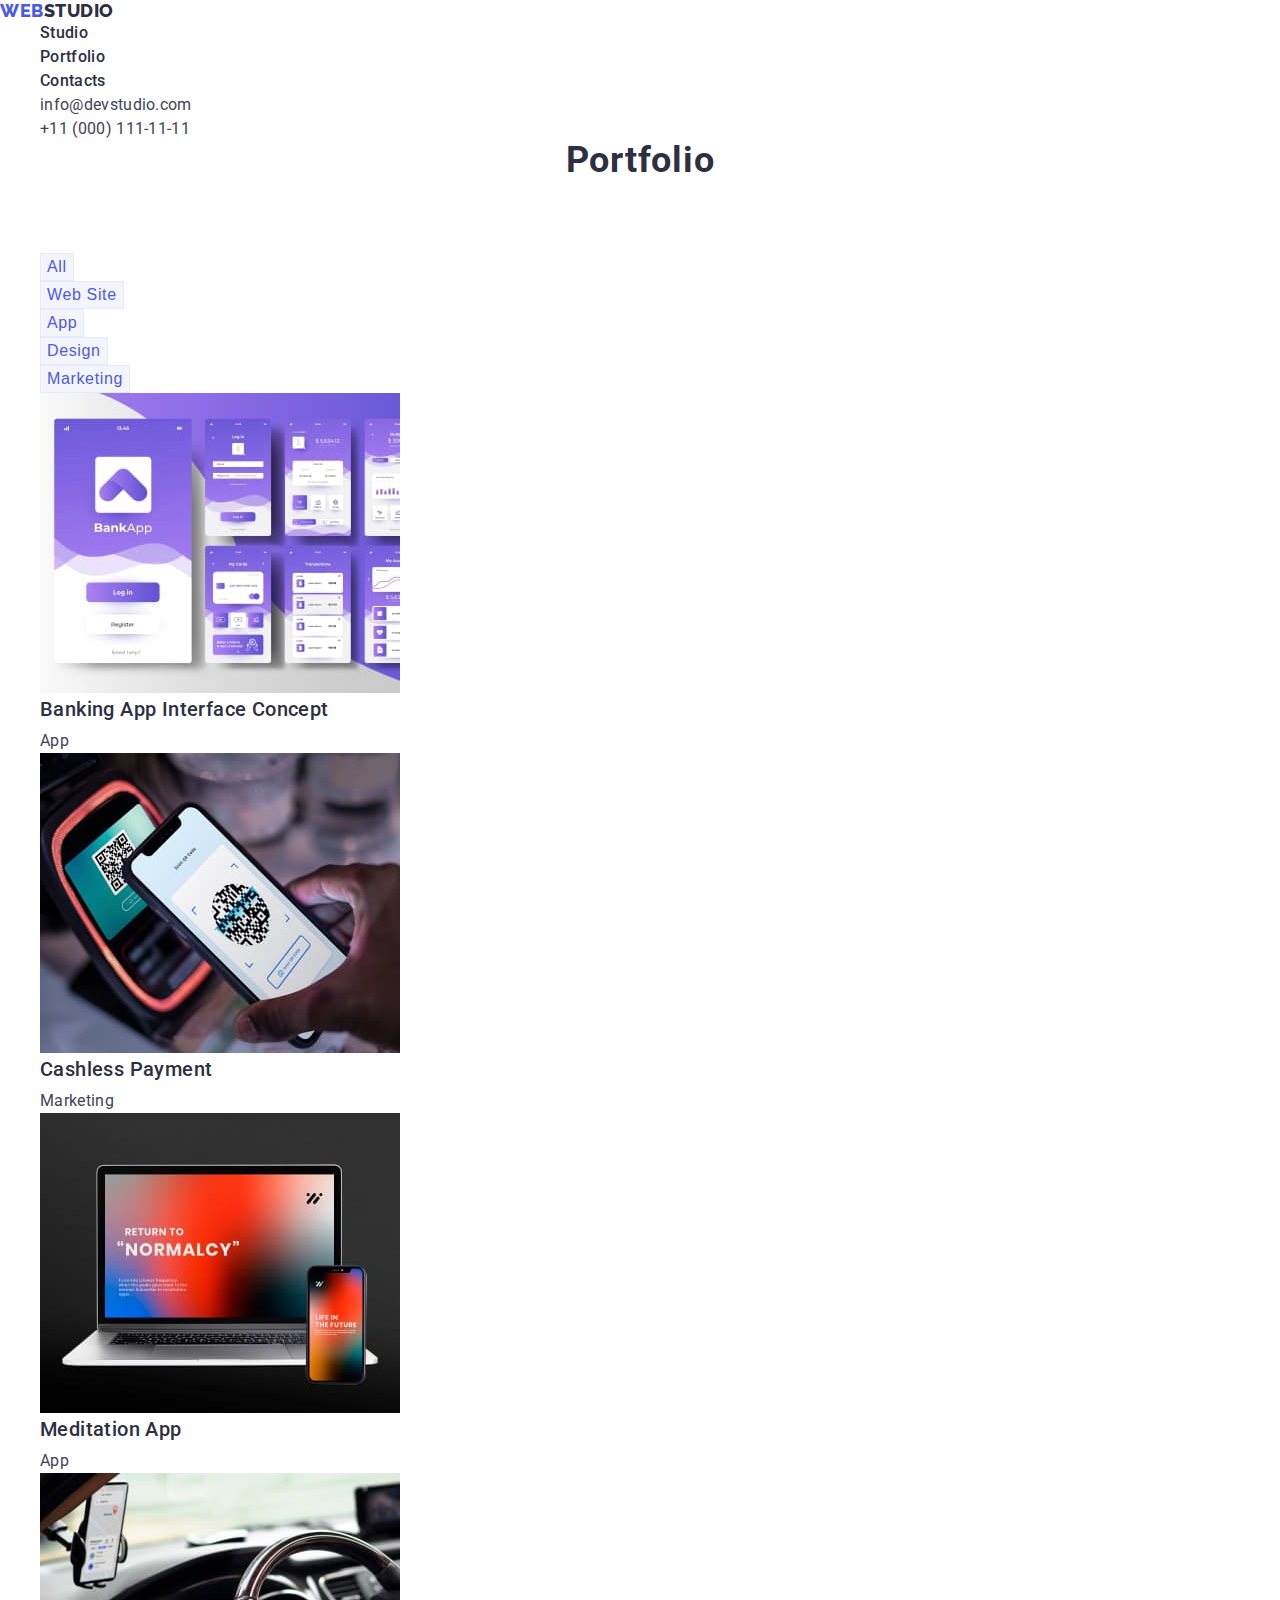
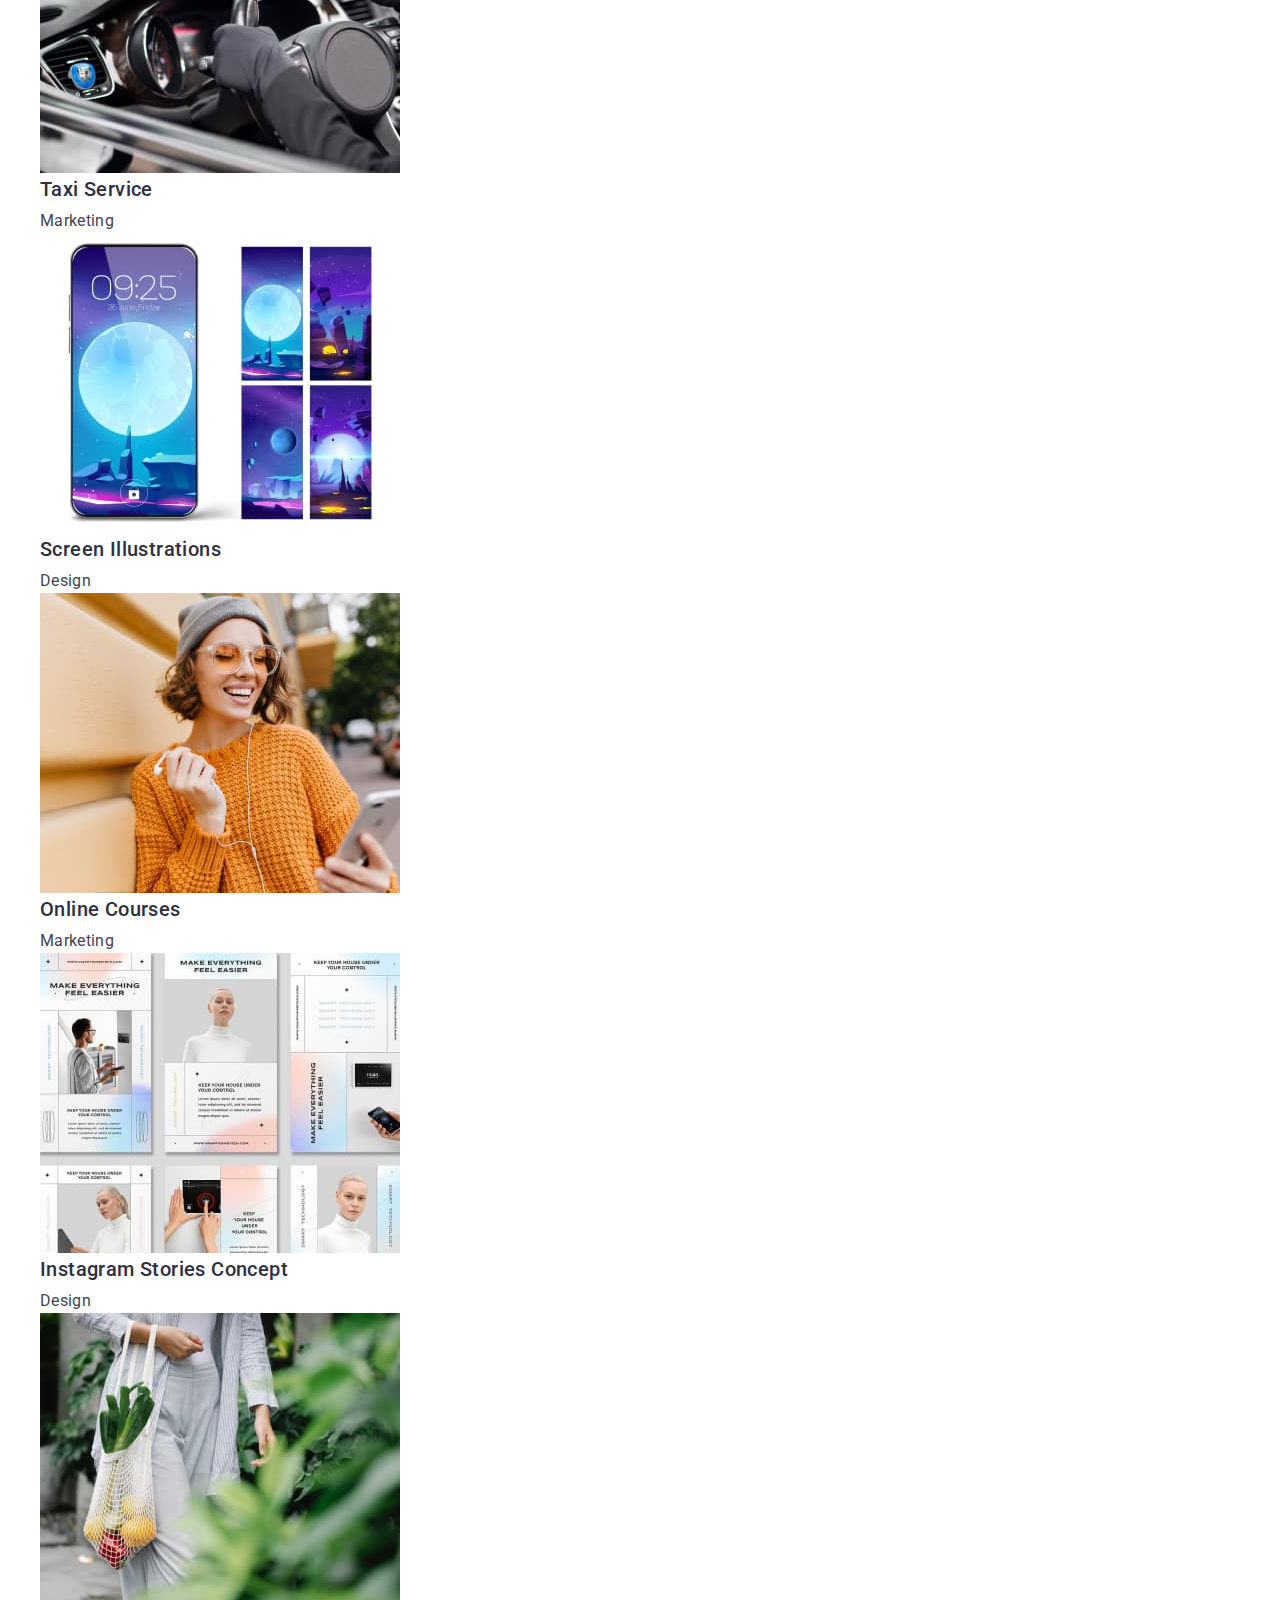
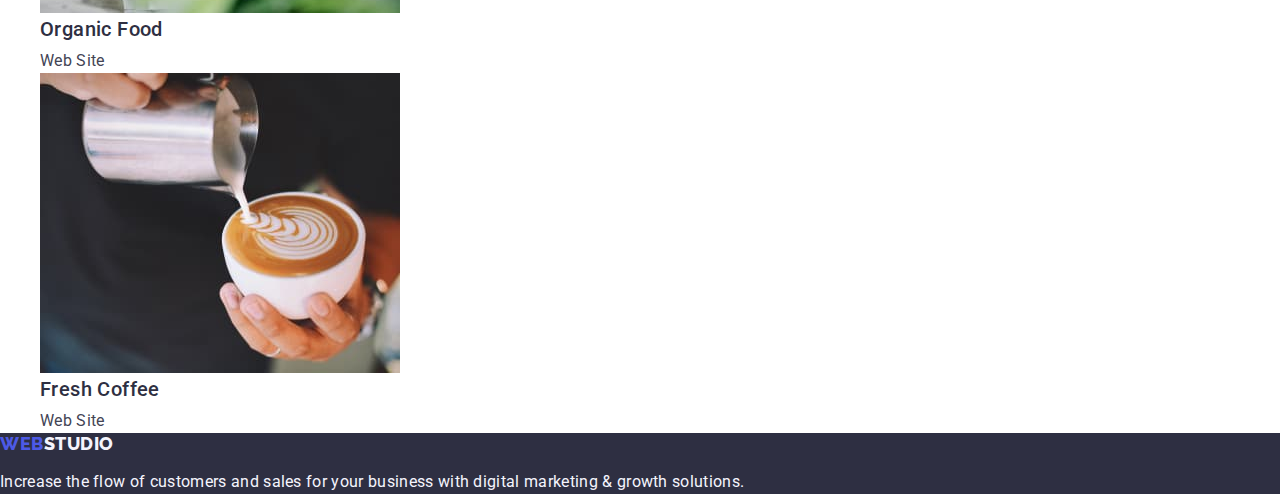
==== portfolio.html @ abc199d8 "Initial commit" ====
<!DOCTYPE html>
<html lang="en">

<head>
    <meta charset="UTF-8">
    <meta name="viewport" content="width=device-width, initial-scale=1.0">
    <title>WebStudio</title>
    <link rel="stylesheet" href="https://cdnjs.cloudflare.com/ajax/libs/modern-normalize/2.0.0/modern-normalize.min.css"
        integrity="sha512-4xo8blKMVCiXpTaLzQSLSw3KFOVPWhm/TRtuPVc4WG6kUgjH6J03IBuG7JZPkcWMxJ5huwaBpOpnwYElP/m6wg=="
        crossorigin="anonymous" referrerpolicy="no-referrer">
    <link rel="preconnect" href="https://fonts.googleapis.com">
    <link rel="preconnect" href="https://fonts.gstatic.com" crossorigin>
    <link
        href="https://fonts.googleapis.com/css2?family=Raleway:wght@800&family=Roboto:wght@400;500;700;900&display=swap"
        rel="stylesheet">
    <link rel="stylesheet" href="./css/styles.css">
</head>

<body>

    <header class="header">
        <nav class="header__nav">
            <a class="link logo" href="./index.html">
                Web<span class="header__logo-color">Studio</span>
            </a>
            <ul class="list header__menu">
                <li class="header__menu-item">
                    <a class="link header__menu-link" href="./index.html">Studio</a>
                </li>
                <li class="header__menu-item">
                    <a class="link header__menu-link" href="./portfolio.html">Portfolio</a>
                </li>
                <li class="header__menu-item">
                    <a class="link header__menu-link" href="">Contacts</a>
                </li>
            </ul>
        </nav>
        <address class="header__address">
            <ul class="list header__contact">
                <li class="header__contact-item">
                    <a class="link header__contact-link" href="mailto:info@devstudio.com">info@devstudio.com</a>
                </li>
                <li class="header__contact-item">
                    <a class="link header__contact-link" href="tel:+110001111111">+11 (000) 111-11-11</a>
                </li>
            </ul>
        </address>
    </header>

    <main class="main">

        <section class="portfolio">
            <h1 class="title">Portfolio</h1>
            <ul class="list portfolio__filter">
                <li class="portfolio__filter-item">
                    <button class="portfolio__filter-button" type="button">All</button>
                </li>
                <li class="portfolio__filter-item">
                    <button class="portfolio__filter-button" type="button">Web Site</button>
                </li>
                <li class="portfolio__filter-item">
                    <button class="portfolio__filter-button" type="button">App</button>
                </li>
                <li class="portfolio__filter-item">
                    <button class="portfolio__filter-button" type="button">Design</button>
                </li>
                <li class="portfolio__filter-item">
                    <button class="portfolio__filter-button" type="button">Marketing</button>
                </li>
            </ul>
            <ul class="list portfolio__list">
                <li class="portfolio__item">
                    <a class="link portfolio__link" href="">
                        <img class="portfolio__img" src="./images/portfolio-1.jpg" alt="Banking App Interface Concept"
                            width="360">
                        <h2 class="item-title">Banking App Interface Concept</h2>
                        <p class="item-text">App</p>
                    </a>
                </li>
                <li class="portfolio__item">
                    <a class="link portfolio__link" href="">
                        <img class="portfolio__img" src="./images/portfolio-2.jpg" alt="Cashless Payment" width="360">
                        <h2 class="item-title">Cashless Payment</h2>
                        <p class="item-text">Marketing</p>
                    </a>
                </li>
                <li class="portfolio__item">
                    <a class="link portfolio__link" href="">
                        <img class="portfolio__img" src="./images/portfolio-3.jpg" alt="Meditation App" width="360">
                        <h2 class="item-title">Meditation App</h2>
                        <p class="item-text">App</p>
                    </a>
                </li>
                <li class="portfolio__item">
                    <a class="link portfolio__link" href="">
                        <img class="portfolio__img" src="./images/portfolio-4.jpg" alt="Taxi Service" width="360">
                        <h2 class="item-title">Taxi Service</h2>
                        <p class="item-text">Marketing</p>
                    </a>
                </li>
                <li class="portfolio__item">
                    <a class="link portfolio__link" href="">
                        <img class="portfolio__img" src="./images/portfolio-5.jpg" alt="Screen Illustrations"
                            width="360">
                        <h2 class="item-title">Screen Illustrations</h2>
                        <p class="item-text">Design</p>
                    </a>
                </li>
                <li class="portfolio__item">
                    <a class="link portfolio__link" href="">
                        <img class="portfolio__img" src="./images/portfolio-6.jpg" alt="Online Courses" width="360">
                        <h2 class="item-title">Online Courses</h2>
                        <p class="item-text">Marketing</p>
                    </a>
                </li>
                <li class="portfolio__item">
                    <a class="link portfolio__link" href="">
                        <img class="portfolio__img" src="./images/portfolio-7.jpg" alt="Instagram Stories Concept"
                            width="360">
                        <h2 class="item-title">Instagram Stories Concept</h2>
                        <p class="item-text">Design</p>
                    </a>
                </li>
                <li class="portfolio__item">
                    <a class="link portfolio__link" href="">
                        <img class="portfolio__img" src="./images/portfolio-8.jpg" alt="Organic Food" width="360">
                        <h2 class="item-title">Organic Food</h2>
                        <p class="item-text">Web Site</p>
                    </a>
                </li>
                <li class="portfolio__item">
                    <a class="link portfolio__link" href="">
                        <img class="portfolio__img" src="./images/portfolio-9.jpg" alt="Fresh Coffee" width="360">
                        <h2 class="item-title">Fresh Coffee</h2>
                        <p class="item-text">Web Site</p>
                    </a>
                </li>
            </ul>
        </section>

    </main>

    <footer class="footer">
        <a class="link logo" href="./index.html">
            Web<span class="footer__logo-color">Studio</span>
        </a>
        <p class="footer__text">
            Increase the flow of customers and
            sales for your business with digital
            marketing & growth solutions.
        </p>
    </footer>




</body>

</html>
---- css/styles.css ----
:root {
  --iris: #4D5AE5;
  --ocean: #404BBF;
  --navyblue: #2E2F42;
  --green: #31D0AA;
  --slate: #434455;
  --lightslate: #8E8F99;
  --cornflower: #E7E9FC;
  --cloud: #F4F4FD;
  --navyblue-modal: rgba(46, 47, 66, 0.40);
  --grey: rgba(46, 47, 66, 0.70);
  --white: #FFF;
  --font-primary: "Roboto", sans-serif;
}

* {
  margin: 0;
}

.list {
  list-style: none;
}

.link {
  text-decoration: none;
}

button {
  cursor: pointer;
}

body {
  font-family: var(--font-primary);
  color: var(--slate);
  background-color: var(--white);
}

.header__logo-color {
  color: var(--navyblue);
}
.header__menu-link {
  color: var(--navyblue);
  font-size: 16px;
  font-weight: 500;
  line-height: 1.5;
  letter-spacing: 0.02em;
}
.header__menu-link:hover, .header__menu-link:focus {
  color: var(--ocean);
}
.header__address {
  font-style: normal;
}
.header__contact-link {
  color: inherit;
  font-size: 16px;
  line-height: 1.5;
  letter-spacing: 0.02em;
}
.header__contact-link:hover, .header__contact-link:focus {
  color: var(--ocean);
}

.logo {
  color: var(--iris);
  font-size: 18px;
  font-family: "Raleway", sans-serif;
  font-weight: 800;
  line-height: 1.17;
  letter-spacing: 0.03em;
  text-transform: uppercase;
}

.banner {
  background-color: var(--navyblue);
}
.banner__title {
  color: var(--white);
  font-size: 56px;
  text-align: center;
  line-height: 1.07;
  letter-spacing: 0.02em;
  margin-bottom: 48px;
}
.banner__button {
  color: var(--white);
  font-size: 16px;
  font-weight: 500;
  line-height: 1.5;
  letter-spacing: 0.04em;
  background-color: var(--iris);
}
.banner__button:hover, .banner__button:focus {
  background: var(--ocean);
}

.features__item-title {
  color: var(--navyblue);
  font-size: 20px;
  font-weight: 500;
  line-height: 1.2;
  letter-spacing: 0.02em;
  margin-bottom: 8px;
}
.features__item-text {
  font-size: 16px;
  line-height: 1.5;
  letter-spacing: 0.02em;
}

.title {
  color: var(--navyblue);
  text-align: center;
  font-size: 36px;
  line-height: 1.11;
  letter-spacing: 0.02em;
  text-transform: capitalize;
  margin-bottom: 72px;
}

.team {
  background-color: var(--cloud);
}
.team__item {
  background-color: var(--white);
}

.item-title {
  color: var(--navyblue);
  font-size: 20px;
  font-weight: 500;
  line-height: 1.2;
  letter-spacing: 0.02em;
  margin-bottom: 8px;
}

.item-text {
  color: var(--slate);
  font-size: 16px;
  line-height: 1.5;
  letter-spacing: 0.02em;
}

.footer {
  background-color: var(--navyblue);
}
.footer__logo-color {
  color: var(--cloud);
}
.footer__text {
  color: var(--cloud, #F4F4FD);
  font-size: 16px;
  line-height: 1.5;
  letter-spacing: 0.02em;
  margin-top: 16px;
}

.portfolio__filter-button {
  color: var(--iris);
  font-size: 16px;
  font-weight: 500;
  line-height: 1.5;
  letter-spacing: 0.04em;
  border: 1px solid var(--cornflower);
  background-color: var(--cloud);
  cursor: pointer;
}
.portfolio__filter-button:hover, .portfolio__filter-button:focus {
  color: var(--white);
  background-color: var(--ocean);
}
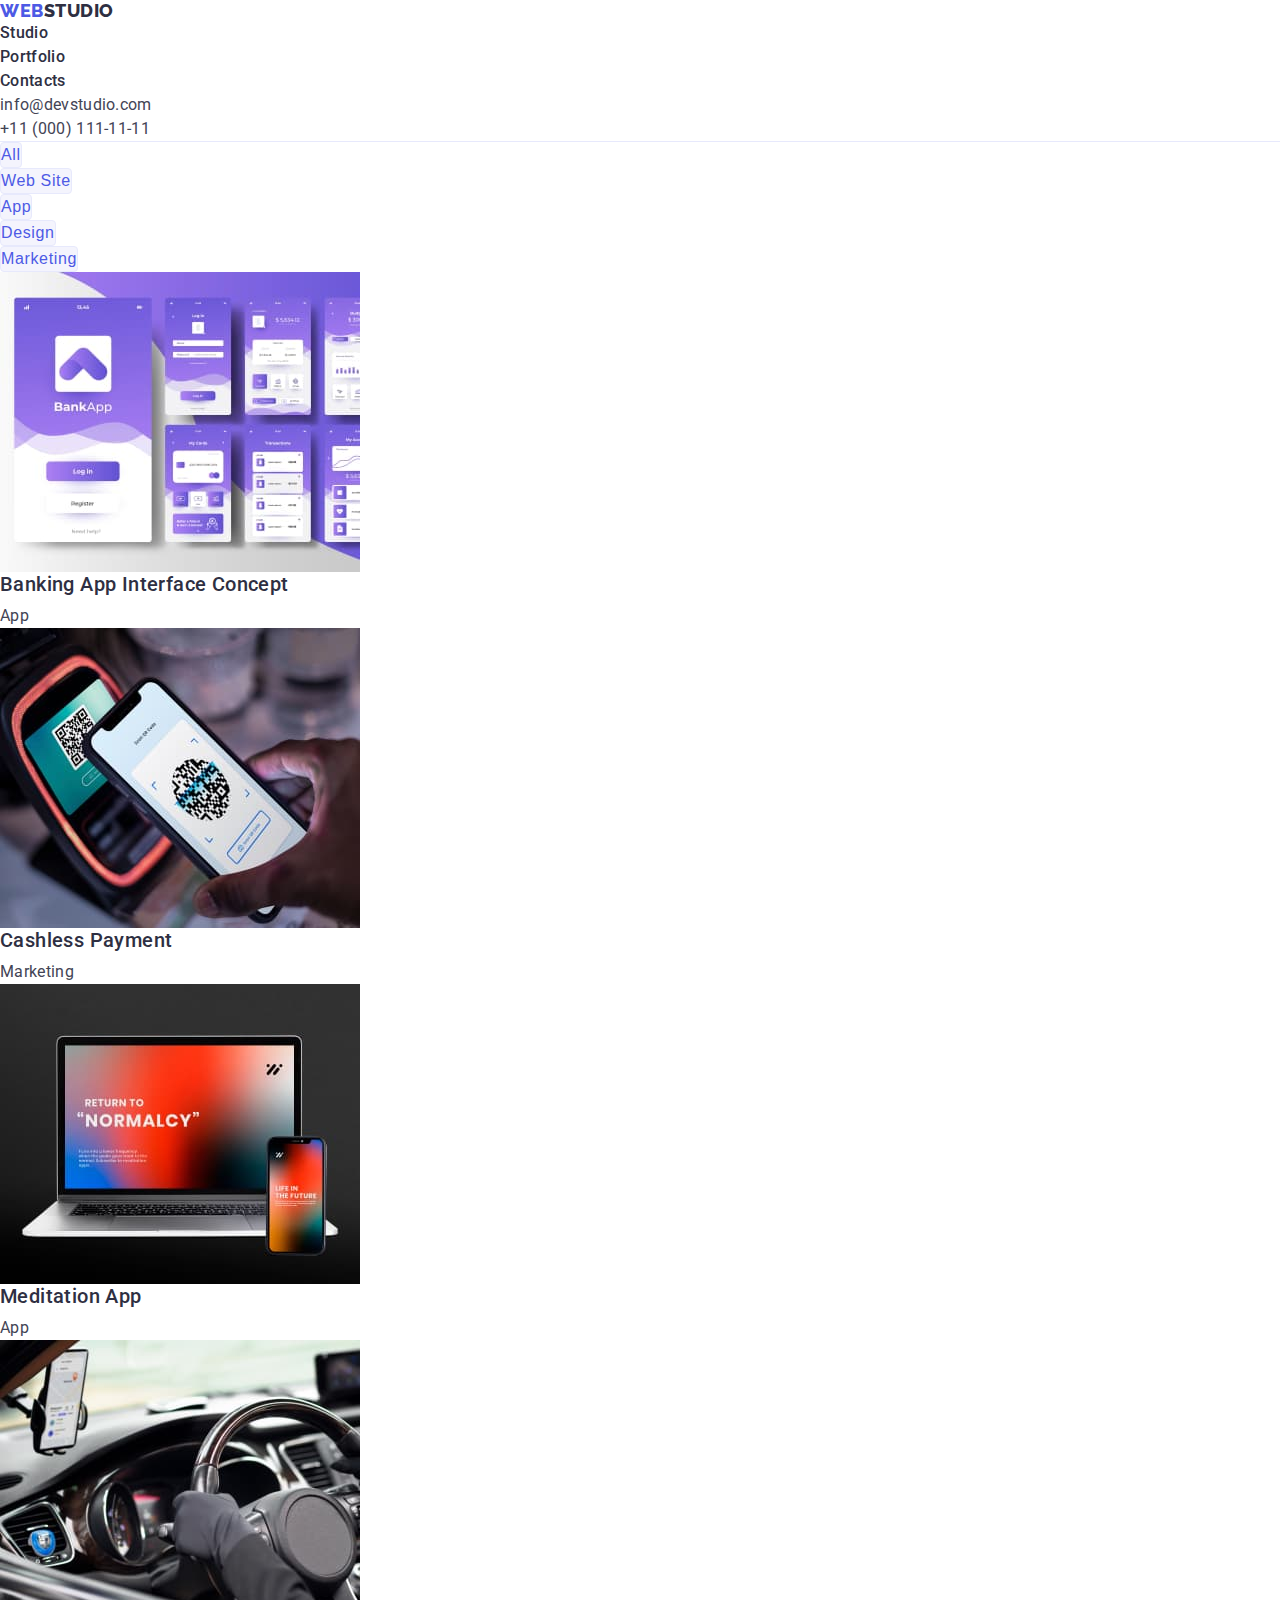
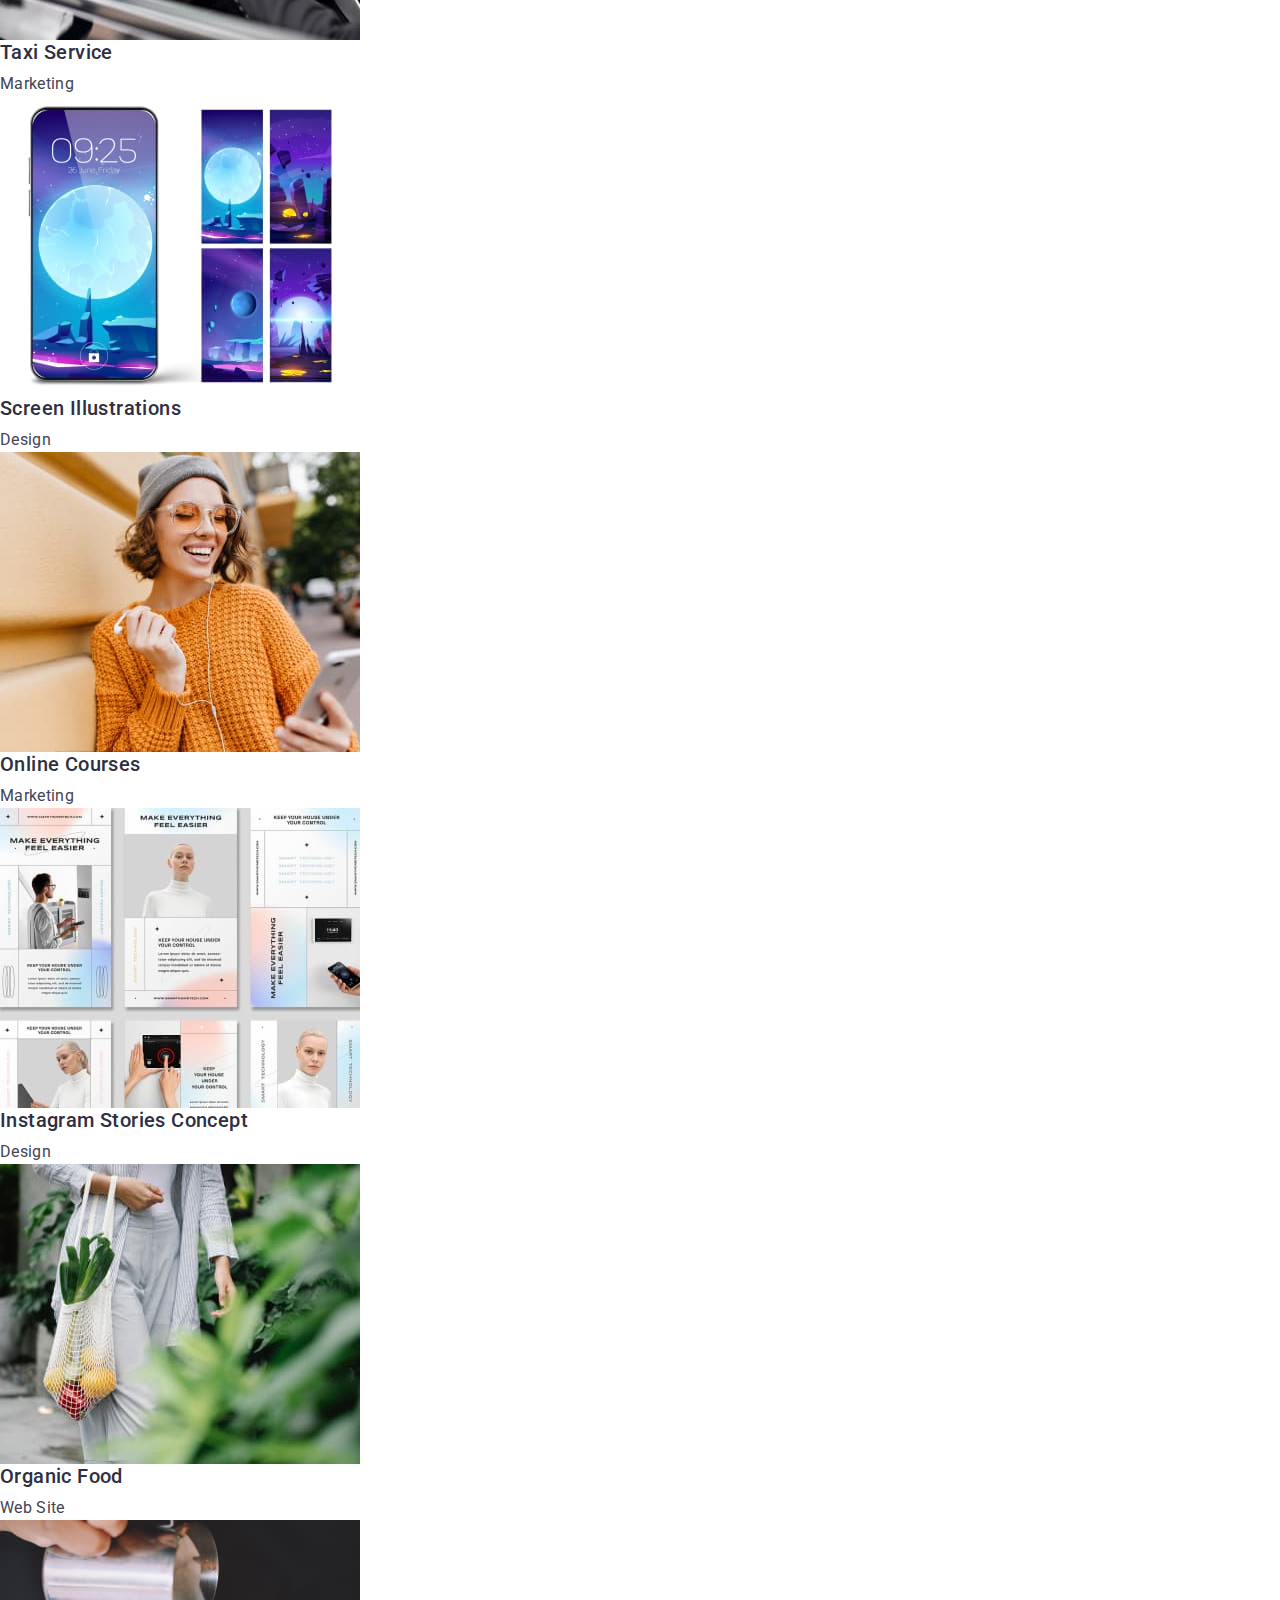
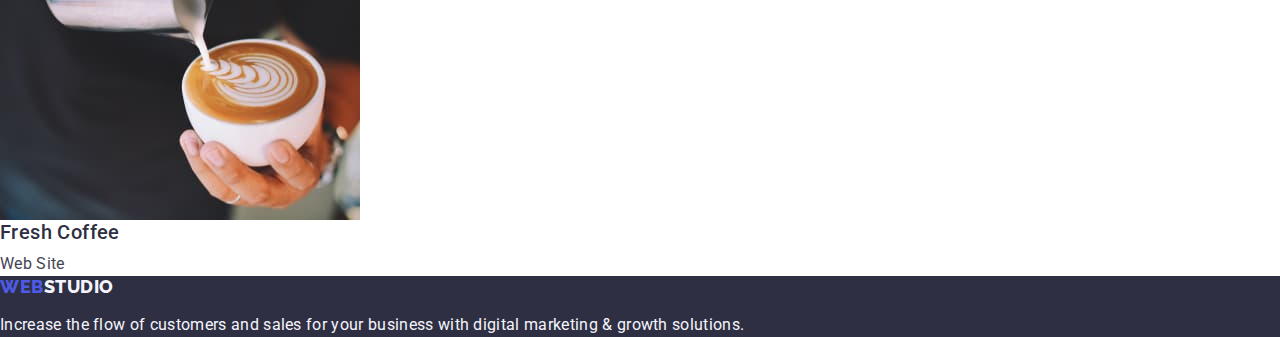
==== commit 33f887b4: "update files" ====
--- a/portfolio.html
+++ b/portfolio.html
@@ -50,7 +50,7 @@
     <main class="main">
 
         <section class="portfolio">
-            <h1 class="title">Portfolio</h1>
+            <h1 class="title visually-hidden">Portfolio</h1>
             <ul class="list portfolio__filter">
                 <li class="portfolio__filter-item">
                     <button class="portfolio__filter-button" type="button">All</button>
--- a/css/styles.css
+++ b/css/styles.css
@@ -15,6 +15,7 @@
 
 * {
   margin: 0;
+  padding: 0;
 }
 
 .list {
@@ -27,6 +28,31 @@
 
 button {
   cursor: pointer;
+}
+
+img {
+  display: block;
+  max-width: 100%;
+}
+
+.visually-hidden {
+  position: absolute;
+  width: 1px;
+  height: 1px;
+  margin: -1px;
+  border: 0;
+  padding: 0;
+  white-space: nowrap;
+  -webkit-clip-path: inset(100%);
+          clip-path: inset(100%);
+  clip: rect(0 0 0 0);
+  overflow: hidden;
+}
+
+.container {
+  max-width: 1160px;
+  margin: 0 auto;
+  padding: 0 15px;
 }
 
 body {
@@ -35,6 +61,9 @@
   background-color: var(--white);
 }
 
+.header {
+  border-bottom: 1px solid var(--cornflower);
+}
 .header__logo-color {
   color: var(--navyblue);
 }
@@ -88,7 +117,9 @@
   font-weight: 500;
   line-height: 1.5;
   letter-spacing: 0.04em;
+  border-radius: 4px;
   background-color: var(--iris);
+  box-shadow: 0px 4px 4px 0px rgba(0, 0, 0, 0.15);
 }
 .banner__button:hover, .banner__button:focus {
   background: var(--ocean);
@@ -161,6 +192,7 @@
   font-weight: 500;
   line-height: 1.5;
   letter-spacing: 0.04em;
+  border-radius: 4px;
   border: 1px solid var(--cornflower);
   background-color: var(--cloud);
   cursor: pointer;
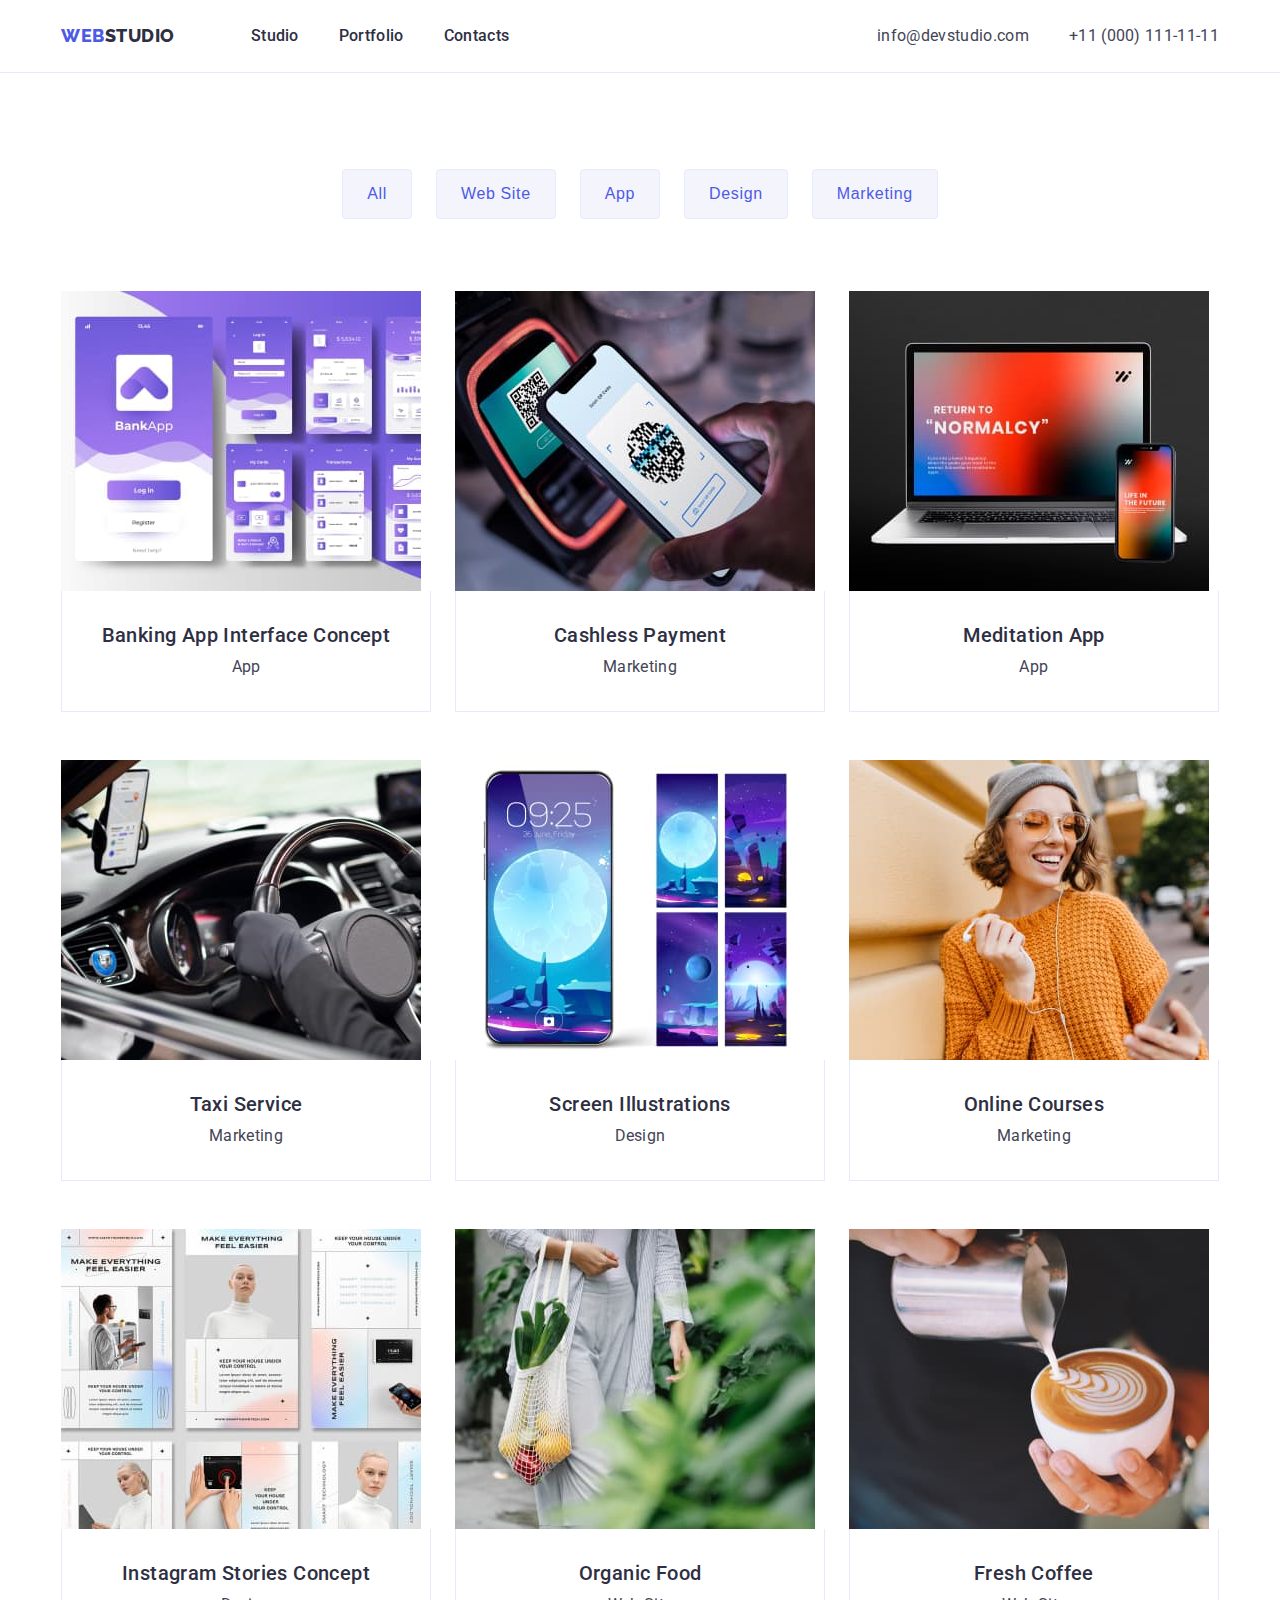
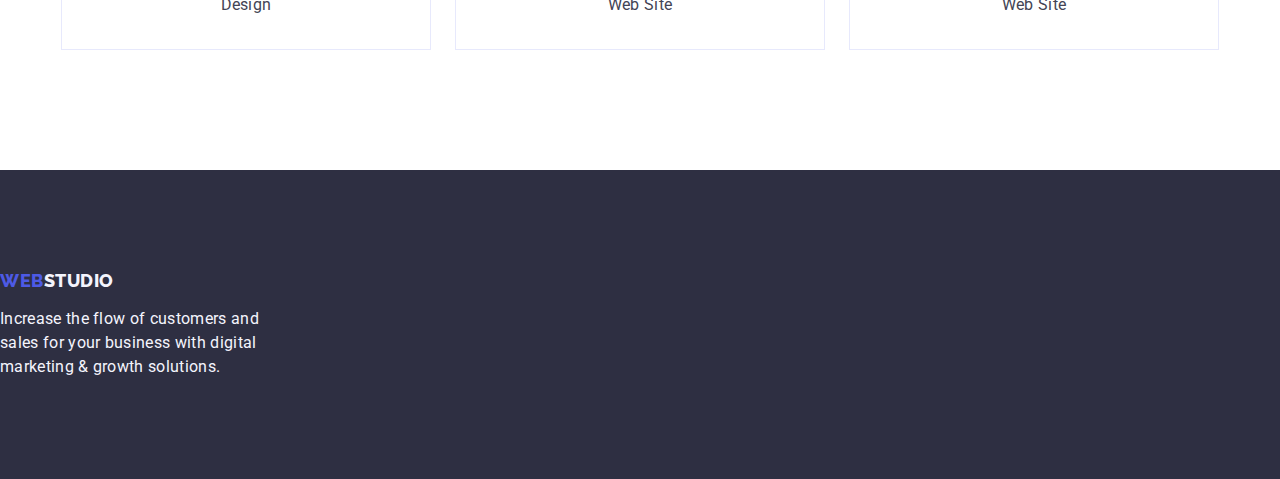
==== commit a24808d7: "Added flexboxes" ====
--- a/portfolio.html
+++ b/portfolio.html
@@ -19,123 +19,157 @@
 <body>
 
     <header class="header">
-        <nav class="header__nav">
-            <a class="link logo" href="./index.html">
-                Web<span class="header__logo-color">Studio</span>
-            </a>
-            <ul class="list header__menu">
-                <li class="header__menu-item">
-                    <a class="link header__menu-link" href="./index.html">Studio</a>
-                </li>
-                <li class="header__menu-item">
-                    <a class="link header__menu-link" href="./portfolio.html">Portfolio</a>
-                </li>
-                <li class="header__menu-item">
-                    <a class="link header__menu-link" href="">Contacts</a>
-                </li>
-            </ul>
-        </nav>
-        <address class="header__address">
-            <ul class="list header__contact">
-                <li class="header__contact-item">
-                    <a class="link header__contact-link" href="mailto:info@devstudio.com">info@devstudio.com</a>
-                </li>
-                <li class="header__contact-item">
-                    <a class="link header__contact-link" href="tel:+110001111111">+11 (000) 111-11-11</a>
-                </li>
-            </ul>
-        </address>
+        <div class="container">
+            <nav class="header__nav">
+                <a class="link logo" href="./index.html">
+                    Web<span class="header__logo-color">Studio</span>
+                </a>
+                <ul class="list header__menu">
+                    <li class="header__menu-item">
+                        <a class="link header__menu-link" href="./index.html">Studio</a>
+                    </li>
+                    <li class="header__menu-item">
+                        <a class="link header__menu-link" href="./portfolio.html">Portfolio</a>
+                    </li>
+                    <li class="header__menu-item">
+                        <a class="link header__menu-link" href="">Contacts</a>
+                    </li>
+                </ul>
+            </nav>
+            <address class="header__address">
+                <ul class="list header__contact">
+                    <li class="header__contact-item">
+                        <a class="link header__contact-link" href="mailto:info@devstudio.com">info@devstudio.com</a>
+                    </li>
+                    <li class="header__contact-item">
+                        <a class="link header__contact-link" href="tel:+110001111111">+11 (000) 111-11-11</a>
+                    </li>
+                </ul>
+            </address>
+        </div>
+
     </header>
 
     <main class="main">
 
         <section class="portfolio">
-            <h1 class="title visually-hidden">Portfolio</h1>
-            <ul class="list portfolio__filter">
-                <li class="portfolio__filter-item">
-                    <button class="portfolio__filter-button" type="button">All</button>
-                </li>
-                <li class="portfolio__filter-item">
-                    <button class="portfolio__filter-button" type="button">Web Site</button>
-                </li>
-                <li class="portfolio__filter-item">
-                    <button class="portfolio__filter-button" type="button">App</button>
-                </li>
-                <li class="portfolio__filter-item">
-                    <button class="portfolio__filter-button" type="button">Design</button>
-                </li>
-                <li class="portfolio__filter-item">
-                    <button class="portfolio__filter-button" type="button">Marketing</button>
-                </li>
-            </ul>
-            <ul class="list portfolio__list">
-                <li class="portfolio__item">
-                    <a class="link portfolio__link" href="">
-                        <img class="portfolio__img" src="./images/portfolio-1.jpg" alt="Banking App Interface Concept"
-                            width="360">
-                        <h2 class="item-title">Banking App Interface Concept</h2>
-                        <p class="item-text">App</p>
-                    </a>
-                </li>
-                <li class="portfolio__item">
-                    <a class="link portfolio__link" href="">
-                        <img class="portfolio__img" src="./images/portfolio-2.jpg" alt="Cashless Payment" width="360">
-                        <h2 class="item-title">Cashless Payment</h2>
-                        <p class="item-text">Marketing</p>
-                    </a>
-                </li>
-                <li class="portfolio__item">
-                    <a class="link portfolio__link" href="">
-                        <img class="portfolio__img" src="./images/portfolio-3.jpg" alt="Meditation App" width="360">
-                        <h2 class="item-title">Meditation App</h2>
-                        <p class="item-text">App</p>
-                    </a>
-                </li>
-                <li class="portfolio__item">
-                    <a class="link portfolio__link" href="">
-                        <img class="portfolio__img" src="./images/portfolio-4.jpg" alt="Taxi Service" width="360">
-                        <h2 class="item-title">Taxi Service</h2>
-                        <p class="item-text">Marketing</p>
-                    </a>
-                </li>
-                <li class="portfolio__item">
-                    <a class="link portfolio__link" href="">
-                        <img class="portfolio__img" src="./images/portfolio-5.jpg" alt="Screen Illustrations"
-                            width="360">
-                        <h2 class="item-title">Screen Illustrations</h2>
-                        <p class="item-text">Design</p>
-                    </a>
-                </li>
-                <li class="portfolio__item">
-                    <a class="link portfolio__link" href="">
-                        <img class="portfolio__img" src="./images/portfolio-6.jpg" alt="Online Courses" width="360">
-                        <h2 class="item-title">Online Courses</h2>
-                        <p class="item-text">Marketing</p>
-                    </a>
-                </li>
-                <li class="portfolio__item">
-                    <a class="link portfolio__link" href="">
-                        <img class="portfolio__img" src="./images/portfolio-7.jpg" alt="Instagram Stories Concept"
-                            width="360">
-                        <h2 class="item-title">Instagram Stories Concept</h2>
-                        <p class="item-text">Design</p>
-                    </a>
-                </li>
-                <li class="portfolio__item">
-                    <a class="link portfolio__link" href="">
-                        <img class="portfolio__img" src="./images/portfolio-8.jpg" alt="Organic Food" width="360">
-                        <h2 class="item-title">Organic Food</h2>
-                        <p class="item-text">Web Site</p>
-                    </a>
-                </li>
-                <li class="portfolio__item">
-                    <a class="link portfolio__link" href="">
-                        <img class="portfolio__img" src="./images/portfolio-9.jpg" alt="Fresh Coffee" width="360">
-                        <h2 class="item-title">Fresh Coffee</h2>
-                        <p class="item-text">Web Site</p>
-                    </a>
-                </li>
-            </ul>
+            <div class="container">
+                <h1 class="title visually-hidden">Portfolio</h1>
+                <ul class="list portfolio__filter">
+                    <li class="portfolio__filter-item">
+                        <button class="portfolio__filter-button" type="button">All</button>
+                    </li>
+                    <li class="portfolio__filter-item">
+                        <button class="portfolio__filter-button" type="button">Web Site</button>
+                    </li>
+                    <li class="portfolio__filter-item">
+                        <button class="portfolio__filter-button" type="button">App</button>
+                    </li>
+                    <li class="portfolio__filter-item">
+                        <button class="portfolio__filter-button" type="button">Design</button>
+                    </li>
+                    <li class="portfolio__filter-item">
+                        <button class="portfolio__filter-button" type="button">Marketing</button>
+                    </li>
+                </ul>
+                <ul class="list portfolio__list">
+                    <li class="portfolio__item">
+                        <a class="link portfolio__link" href="">
+                            <img class="portfolio__img" src="./images/portfolio-1.jpg"
+                                alt="Banking App Interface Concept" width="360">
+                            <div class="item-info portfolio__info">
+                                <h2 class="item-title">Banking App Interface Concept</h2>
+                                <p class="item-text">App</p>
+                            </div>
+
+                        </a>
+                    </li>
+                    <li class="portfolio__item">
+                        <a class="link portfolio__link" href="">
+                            <img class="portfolio__img" src="./images/portfolio-2.jpg" alt="Cashless Payment"
+                                width="360">
+                            <div class="item-info portfolio__info">
+                                <h2 class="item-title">Cashless Payment</h2>
+                                <p class="item-text">Marketing</p>
+                            </div>
+
+                        </a>
+                    </li>
+                    <li class="portfolio__item">
+                        <a class="link portfolio__link" href="">
+                            <img class="portfolio__img" src="./images/portfolio-3.jpg" alt="Meditation App" width="360">
+                            <div class="item-info portfolio__info">
+                                <h2 class="item-title">Meditation App</h2>
+                                <p class="item-text">App</p>
+                            </div>
+
+                        </a>
+                    </li>
+                    <li class="portfolio__item">
+                        <a class="link portfolio__link" href="">
+                            <img class="portfolio__img" src="./images/portfolio-4.jpg" alt="Taxi Service" width="360">
+                            <div class="item-info portfolio__info">
+                                <h2 class="item-title">Taxi Service</h2>
+                                <p class="item-text">Marketing</p>
+                            </div>
+
+                        </a>
+                    </li>
+                    <li class="portfolio__item">
+                        <a class="link portfolio__link" href="">
+                            <img class="portfolio__img" src="./images/portfolio-5.jpg" alt="Screen Illustrations"
+                                width="360">
+                            <div class="item-info portfolio__info">
+                                <h2 class="item-title">Screen Illustrations</h2>
+                                <p class="item-text">Design</p>
+                            </div>
+
+                        </a>
+                    </li>
+                    <li class="portfolio__item">
+                        <a class="link portfolio__link" href="">
+                            <img class="portfolio__img" src="./images/portfolio-6.jpg" alt="Online Courses" width="360">
+                            <div class="item-info portfolio__info">
+                                <h2 class="item-title">Online Courses</h2>
+                                <p class="item-text">Marketing</p>
+                            </div>
+
+                        </a>
+                    </li>
+                    <li class="portfolio__item">
+                        <a class="link portfolio__link" href="">
+                            <img class="portfolio__img" src="./images/portfolio-7.jpg" alt="Instagram Stories Concept"
+                                width="360">
+                            <div class="item-info portfolio__info">
+                                <h2 class="item-title">Instagram Stories Concept</h2>
+                                <p class="item-text">Design</p>
+                            </div>
+
+                        </a>
+                    </li>
+                    <li class="portfolio__item">
+                        <a class="link portfolio__link" href="">
+                            <img class="portfolio__img" src="./images/portfolio-8.jpg" alt="Organic Food" width="360">
+                            <div class="item-info portfolio__info">
+                                <h2 class="item-title">Organic Food</h2>
+                                <p class="item-text">Web Site</p>
+                            </div>
+
+                        </a>
+                    </li>
+                    <li class="portfolio__item">
+                        <a class="link portfolio__link" href="">
+                            <img class="portfolio__img" src="./images/portfolio-9.jpg" alt="Fresh Coffee" width="360">
+                            <div class="item-info portfolio__info">
+                                <h2 class="item-title">Fresh Coffee</h2>
+                                <p class="item-text">Web Site</p>
+                            </div>
+
+                        </a>
+                    </li>
+                </ul>
+            </div>
+
         </section>
 
     </main>
--- a/css/styles.css
+++ b/css/styles.css
@@ -26,10 +26,6 @@
   text-decoration: none;
 }
 
-button {
-  cursor: pointer;
-}
-
 img {
   display: block;
   max-width: 100%;
@@ -50,7 +46,7 @@
 }
 
 .container {
-  max-width: 1160px;
+  max-width: 1158px;
   margin: 0 auto;
   padding: 0 15px;
 }
@@ -64,8 +60,24 @@
 .header {
   border-bottom: 1px solid var(--cornflower);
 }
+.header .container {
+  display: flex;
+  align-items: center;
+  justify-content: space-between;
+}
+.header__nav {
+  display: flex;
+  align-items: center;
+}
 .header__logo-color {
   color: var(--navyblue);
+}
+.header__menu {
+  display: flex;
+  gap: 40px;
+}
+.header__menu-item {
+  padding: 24px 0;
 }
 .header__menu-link {
   color: var(--navyblue);
@@ -79,6 +91,10 @@
 }
 .header__address {
   font-style: normal;
+}
+.header__contact {
+  display: flex;
+  gap: 40px;
 }
 .header__contact-link {
   color: inherit;
@@ -98,20 +114,26 @@
   line-height: 1.17;
   letter-spacing: 0.03em;
   text-transform: uppercase;
+  margin-right: 76px;
 }
 
 .banner {
   background-color: var(--navyblue);
+  padding: 188px 0;
 }
 .banner__title {
+  max-width: 496px;
   color: var(--white);
   font-size: 56px;
   text-align: center;
   line-height: 1.07;
   letter-spacing: 0.02em;
-  margin-bottom: 48px;
+  margin: 0 auto 48px auto;
 }
 .banner__button {
+  min-width: 169px;
+  height: 56px;
+  display: block;
   color: var(--white);
   font-size: 16px;
   font-weight: 500;
@@ -120,11 +142,24 @@
   border-radius: 4px;
   background-color: var(--iris);
   box-shadow: 0px 4px 4px 0px rgba(0, 0, 0, 0.15);
+  border: none;
+  cursor: pointer;
+  margin: 0 auto;
 }
 .banner__button:hover, .banner__button:focus {
   background: var(--ocean);
 }
 
+.features {
+  padding: 120px 0;
+}
+.features__list {
+  display: flex;
+  gap: 24px;
+}
+.features__list-item {
+  flex-basis: calc((100% - 72px) / 4);
+}
 .features__item-title {
   color: var(--navyblue);
   font-size: 20px;
@@ -149,11 +184,33 @@
   margin-bottom: 72px;
 }
 
+.works {
+  padding-bottom: 120px;
+}
+.works__list {
+  display: flex;
+  gap: 24px;
+}
+.works__list-item {
+  flex-basis: calc((100% - 48px) / 3);
+}
+
 .team {
   background-color: var(--cloud);
+  padding: 120px 0;
+}
+.team__list {
+  display: flex;
+  gap: 24px;
 }
 .team__item {
+  flex-basis: calc((100% - 72px) / 4);
   background-color: var(--white);
+  border-radius: 0 0 4px 4px;
+}
+
+.item-info {
+  padding: 32px 16px;
 }
 
 .item-title {
@@ -162,6 +219,7 @@
   font-weight: 500;
   line-height: 1.2;
   letter-spacing: 0.02em;
+  text-align: center;
   margin-bottom: 8px;
 }
 
@@ -170,15 +228,22 @@
   font-size: 16px;
   line-height: 1.5;
   letter-spacing: 0.02em;
+  text-align: center;
 }
 
 .footer {
   background-color: var(--navyblue);
+  padding: 100px 0;
+}
+.footer__logo {
+  display: inline-block;
+  margin-bottom: 16px;
 }
 .footer__logo-color {
   color: var(--cloud);
 }
 .footer__text {
+  max-width: 264px;
   color: var(--cloud, #F4F4FD);
   font-size: 16px;
   line-height: 1.5;
@@ -186,6 +251,15 @@
   margin-top: 16px;
 }
 
+.portfolio {
+  padding: 96px 0 120px 0;
+}
+.portfolio__filter {
+  display: flex;
+  justify-content: center;
+  gap: 24px;
+  margin-bottom: 72px;
+}
 .portfolio__filter-button {
   color: var(--iris);
   font-size: 16px;
@@ -196,8 +270,24 @@
   border: 1px solid var(--cornflower);
   background-color: var(--cloud);
   cursor: pointer;
+  padding: 12px 24px;
 }
 .portfolio__filter-button:hover, .portfolio__filter-button:focus {
   color: var(--white);
   background-color: var(--ocean);
+  border: 1px solid transparent;
+}
+.portfolio__list {
+  display: flex;
+  flex-wrap: wrap;
+  -moz-column-gap: 24px;
+       column-gap: 24px;
+  row-gap: 48px;
+}
+.portfolio__item {
+  flex-basis: calc((100% - 48px) / 3);
+}
+.portfolio__info {
+  border: 1px solid var(--cornflower);
+  border-top: none;
 }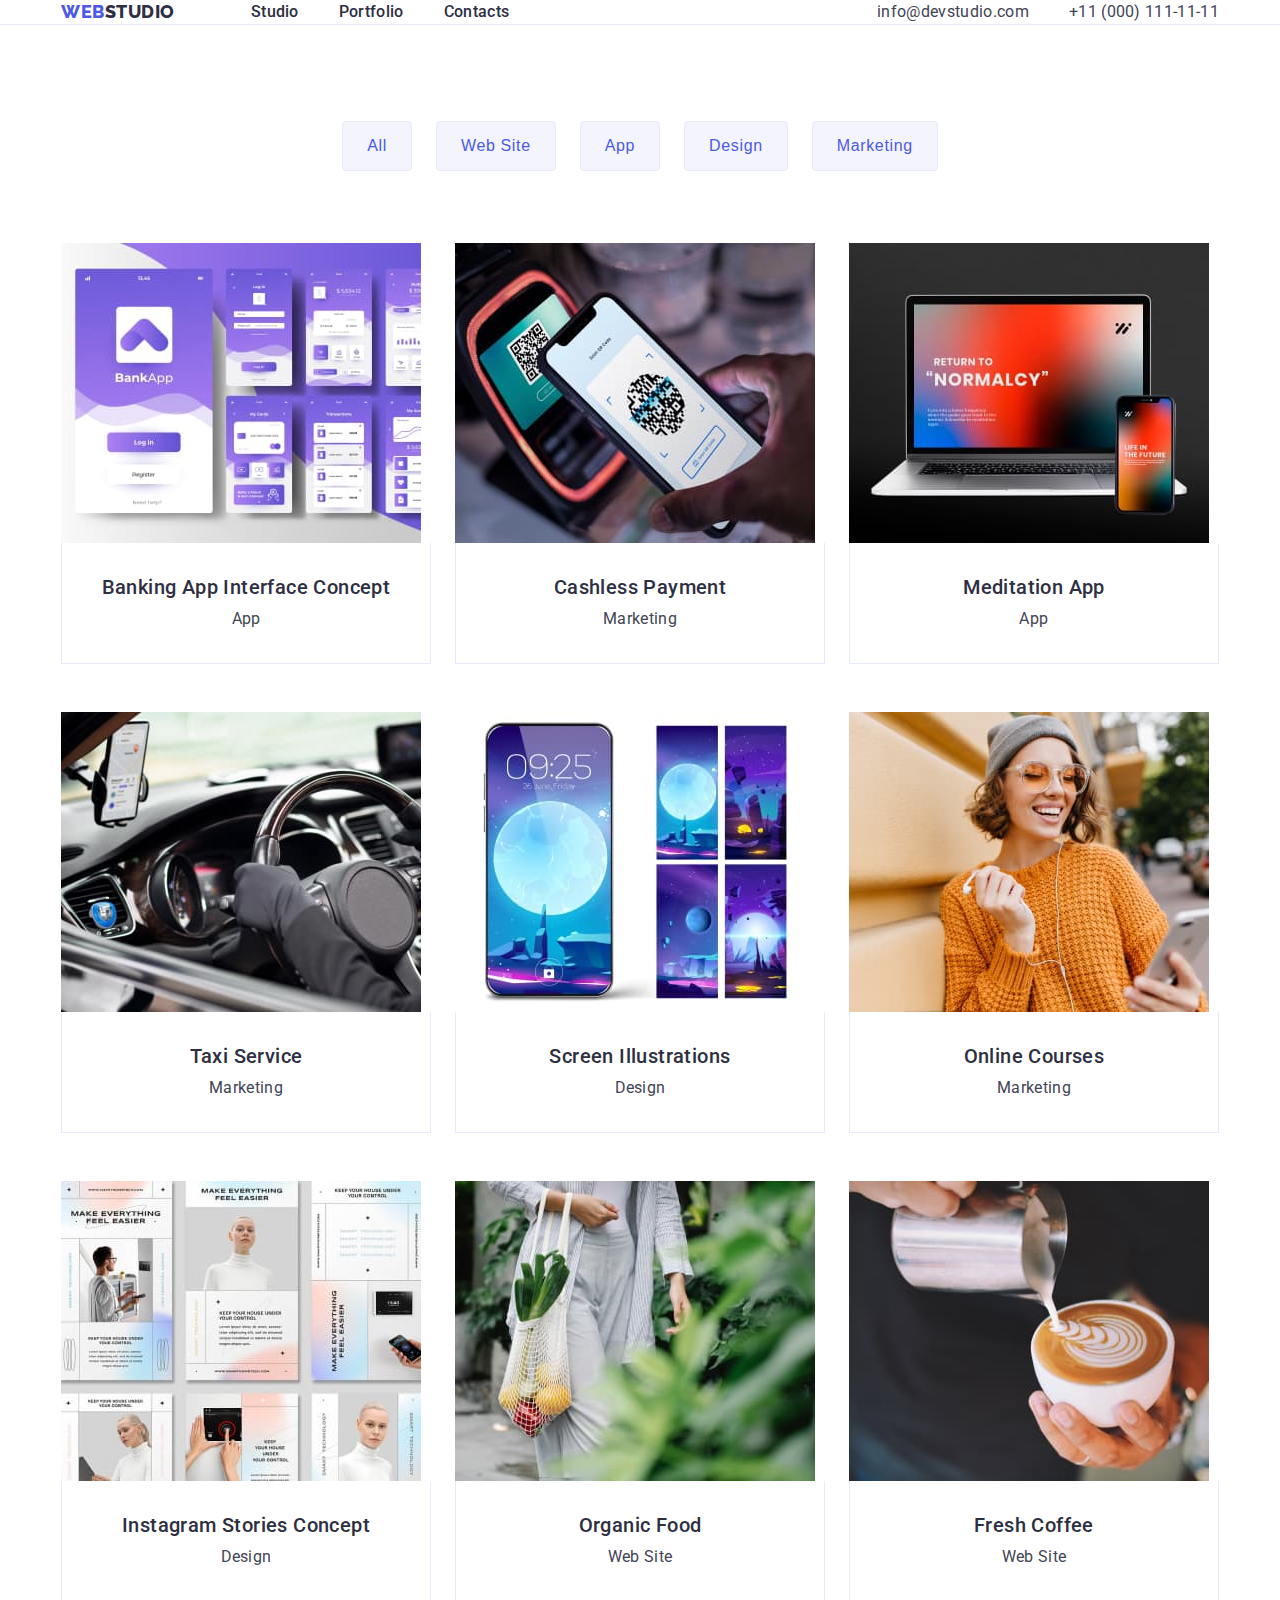
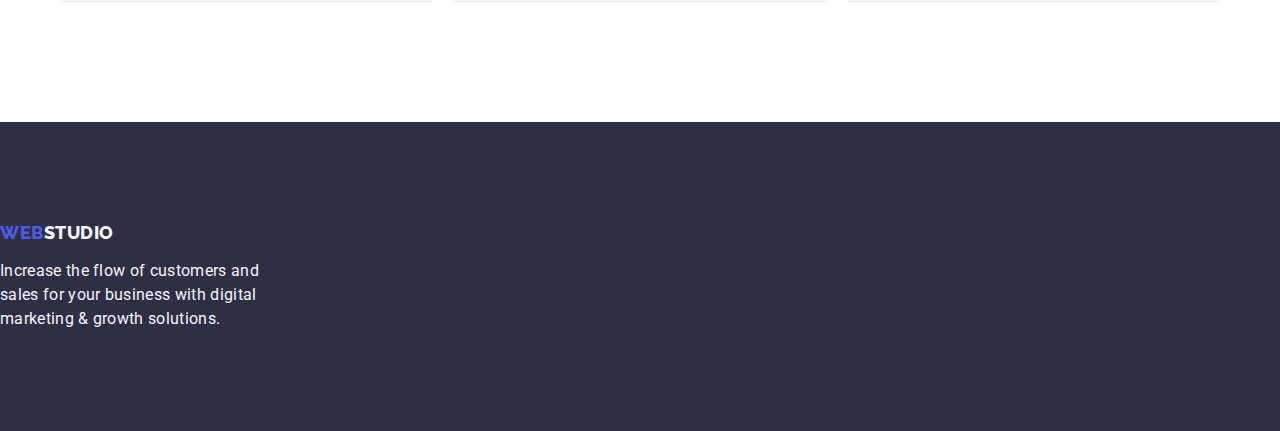
==== commit 5eaa0283: "Update files" ====
--- a/portfolio.html
+++ b/portfolio.html
@@ -54,7 +54,7 @@
 
         <section class="portfolio">
             <div class="container">
-                <h1 class="title visually-hidden">Portfolio</h1>
+                <h1 class="title visually-hidden" hidden>Portfolio</h1>
                 <ul class="list portfolio__filter">
                     <li class="portfolio__filter-item">
                         <button class="portfolio__filter-button" type="button">All</button>
--- a/css/styles.css
+++ b/css/styles.css
@@ -76,15 +76,13 @@
   display: flex;
   gap: 40px;
 }
-.header__menu-item {
+.header__menu-link {
+  color: var(--navyblue);
+  font-size: 16px;
+  font-weight: 500;
+  line-height: 1.5;
+  letter-spacing: 0.02em;
   padding: 24px 0;
-}
-.header__menu-link {
-  color: var(--navyblue);
-  font-size: 16px;
-  font-weight: 500;
-  line-height: 1.5;
-  letter-spacing: 0.02em;
 }
 .header__menu-link:hover, .header__menu-link:focus {
   color: var(--ocean);
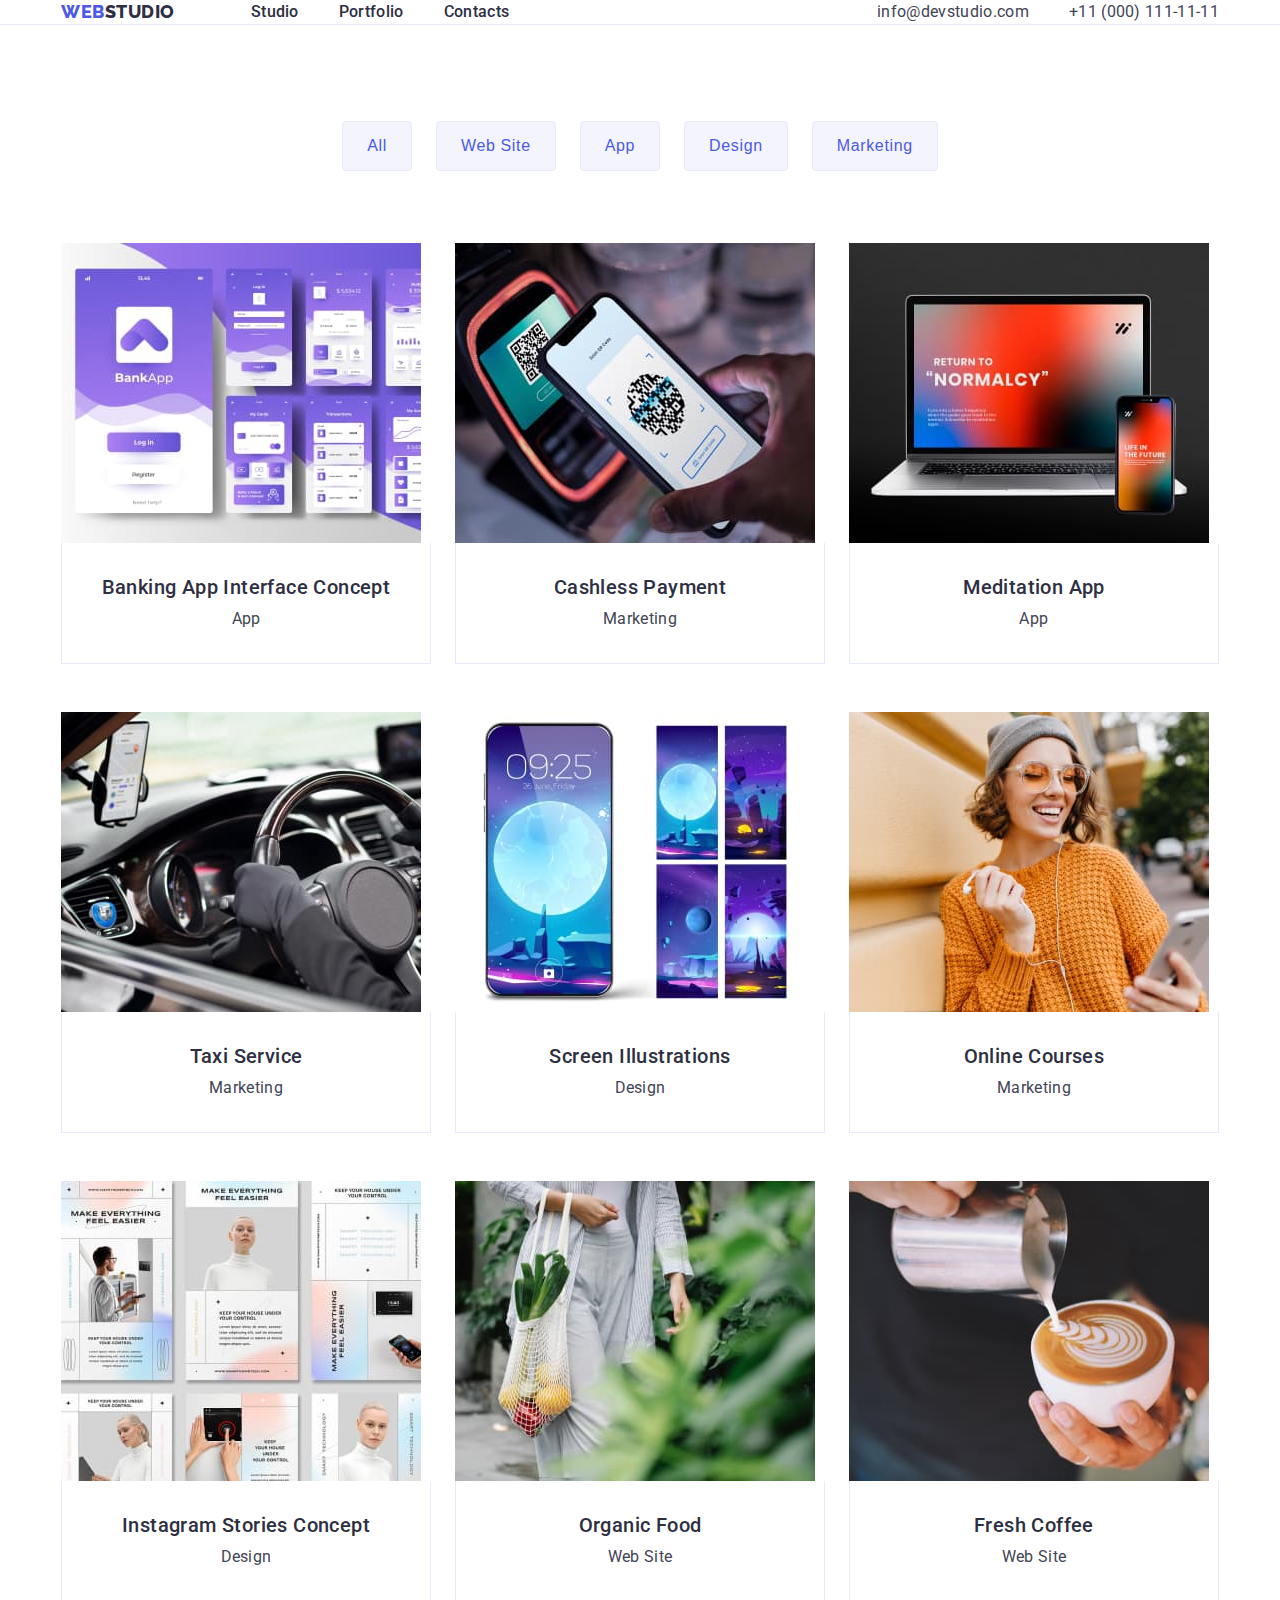
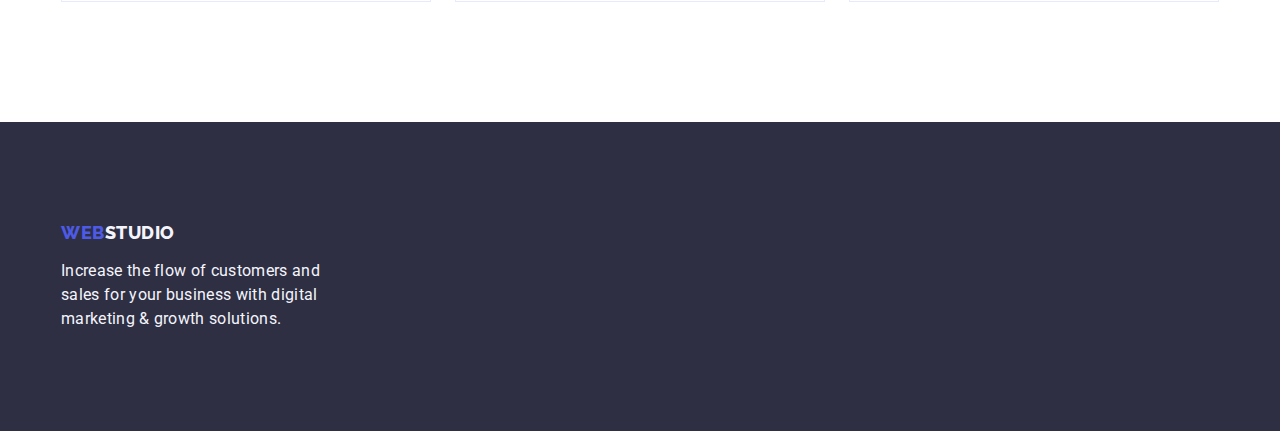
==== commit 0371f289: "update files" ====
--- a/portfolio.html
+++ b/portfolio.html
@@ -54,7 +54,7 @@
 
         <section class="portfolio">
             <div class="container">
-                <h1 class="title visually-hidden" hidden>Portfolio</h1>
+                <h1 class="title visually-hidden">Portfolio</h1>
                 <ul class="list portfolio__filter">
                     <li class="portfolio__filter-item">
                         <button class="portfolio__filter-button" type="button">All</button>
@@ -175,14 +175,17 @@
     </main>
 
     <footer class="footer">
-        <a class="link logo" href="./index.html">
-            Web<span class="footer__logo-color">Studio</span>
-        </a>
-        <p class="footer__text">
-            Increase the flow of customers and
-            sales for your business with digital
-            marketing & growth solutions.
-        </p>
+        <div class="container">
+            <a class="link logo" href="./index.html">
+                Web<span class="footer__logo-color">Studio</span>
+            </a>
+            <p class="footer__text">
+                Increase the flow of customers and
+                sales for your business with digital
+                marketing & growth solutions.
+            </p>
+        </div>
+
     </footer>
 
 
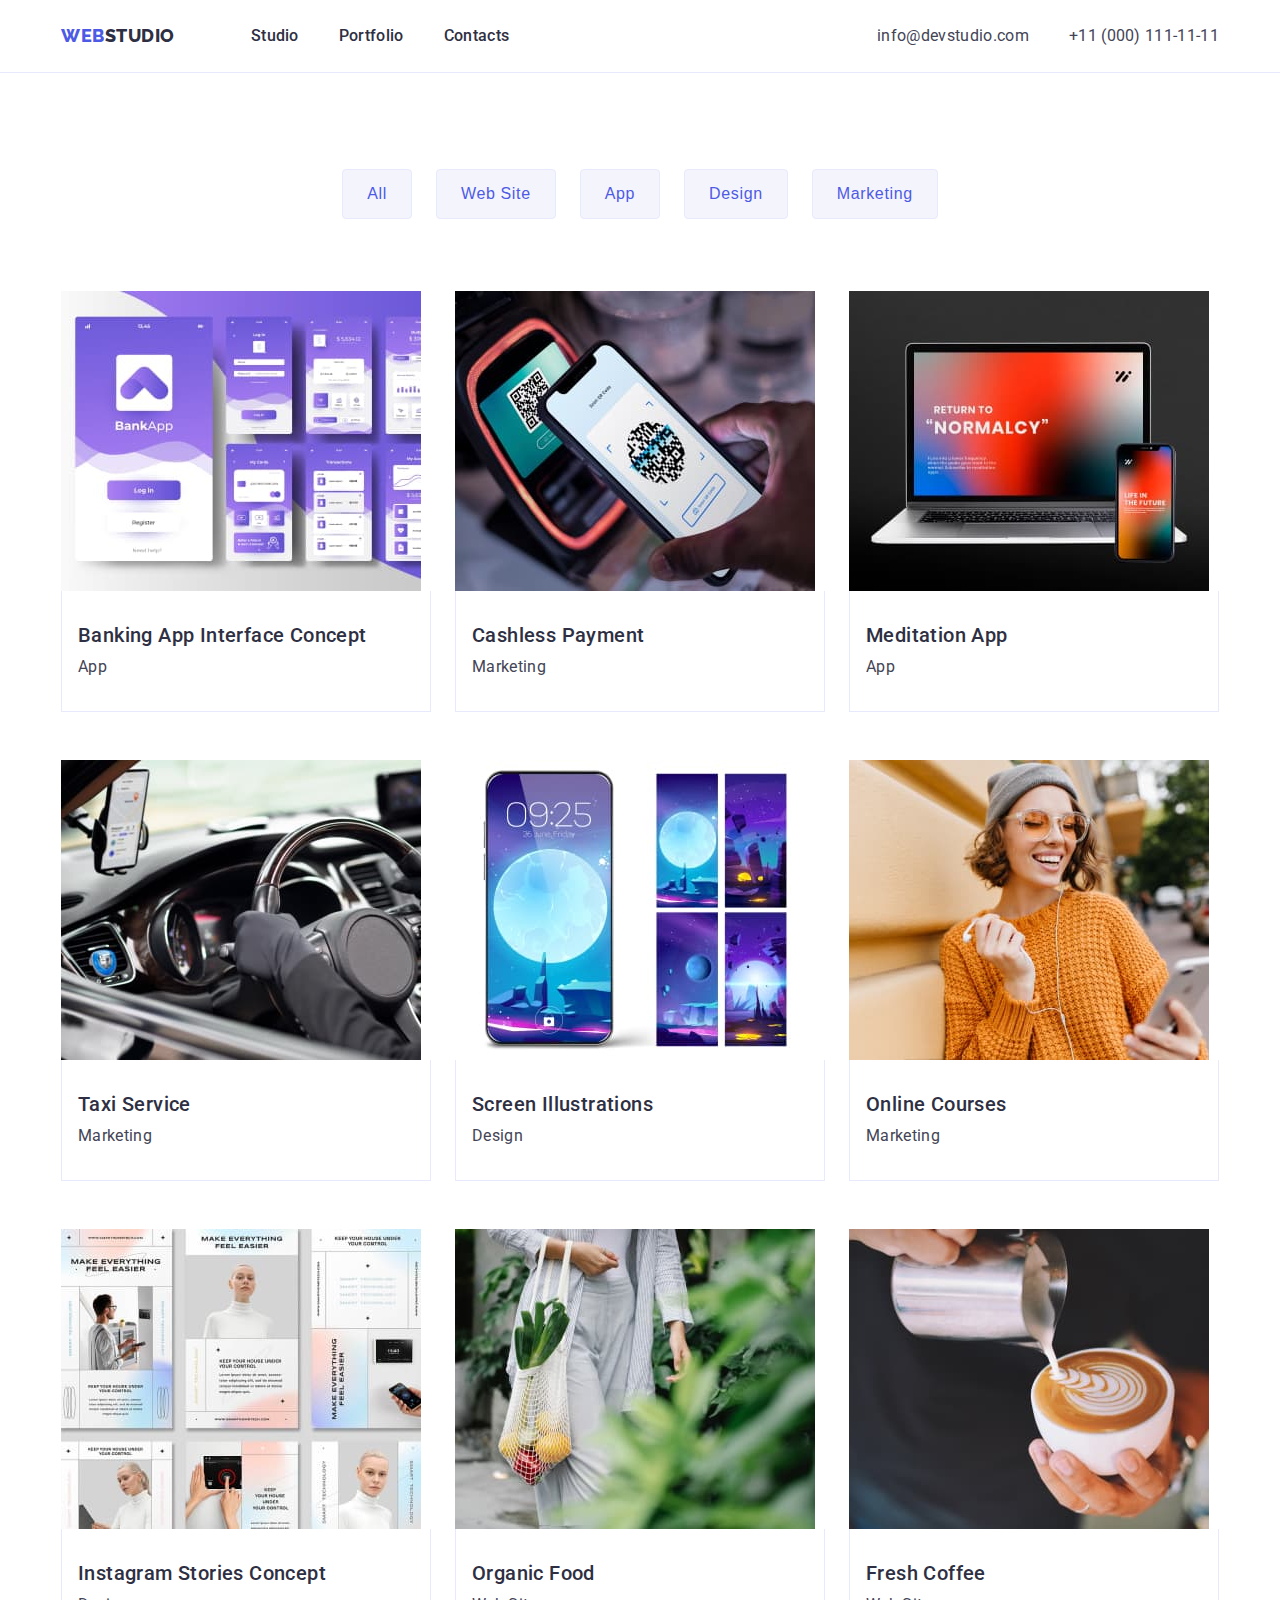
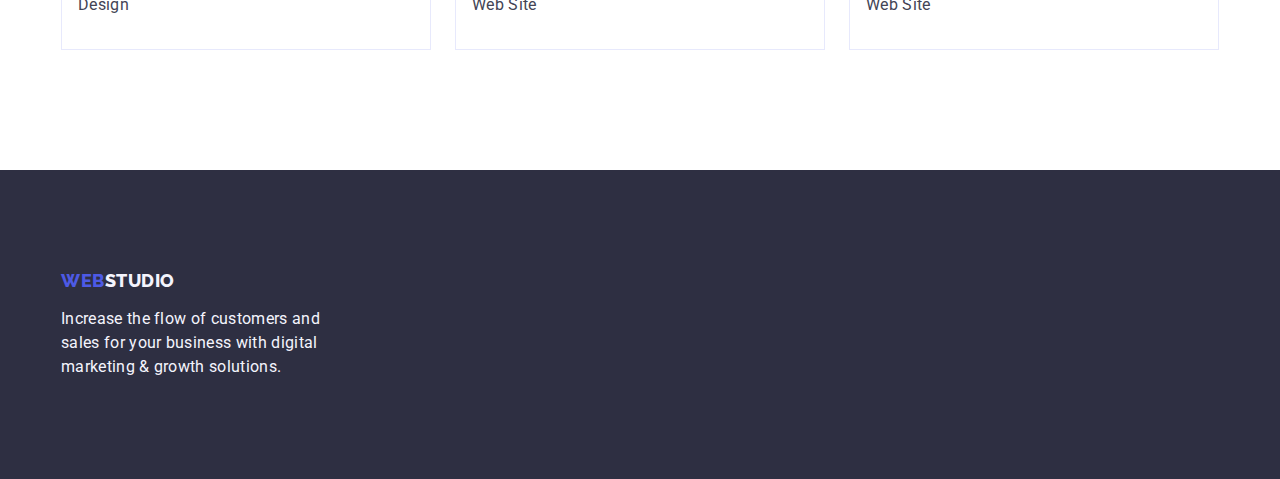
==== commit e526b94d: "Update files" ====
--- a/portfolio.html
+++ b/portfolio.html
@@ -54,7 +54,7 @@
 
         <section class="portfolio">
             <div class="container">
-                <h1 class="title visually-hidden">Portfolio</h1>
+                <h1 class="visually-hidden">Portfolio</h1>
                 <ul class="list portfolio__filter">
                     <li class="portfolio__filter-item">
                         <button class="portfolio__filter-button" type="button">All</button>
@@ -176,7 +176,7 @@
 
     <footer class="footer">
         <div class="container">
-            <a class="link logo" href="./index.html">
+            <a class="link logo footer__logo" href="./index.html">
                 Web<span class="footer__logo-color">Studio</span>
             </a>
             <p class="footer__text">
@@ -185,7 +185,6 @@
                 marketing & growth solutions.
             </p>
         </div>
-
     </footer>
 
 
--- a/css/styles.css
+++ b/css/styles.css
@@ -77,6 +77,7 @@
   gap: 40px;
 }
 .header__menu-link {
+  display: inline-block;
   color: var(--navyblue);
   font-size: 16px;
   font-weight: 500;
@@ -235,6 +236,7 @@
 }
 .footer__logo {
   display: inline-block;
+  margin-right: 0;
   margin-bottom: 16px;
 }
 .footer__logo-color {
@@ -246,7 +248,6 @@
   font-size: 16px;
   line-height: 1.5;
   letter-spacing: 0.02em;
-  margin-top: 16px;
 }
 
 .portfolio {
@@ -288,4 +289,6 @@
 .portfolio__info {
   border: 1px solid var(--cornflower);
   border-top: none;
+  -moz-text-align-last: left;
+       text-align-last: left;
 }